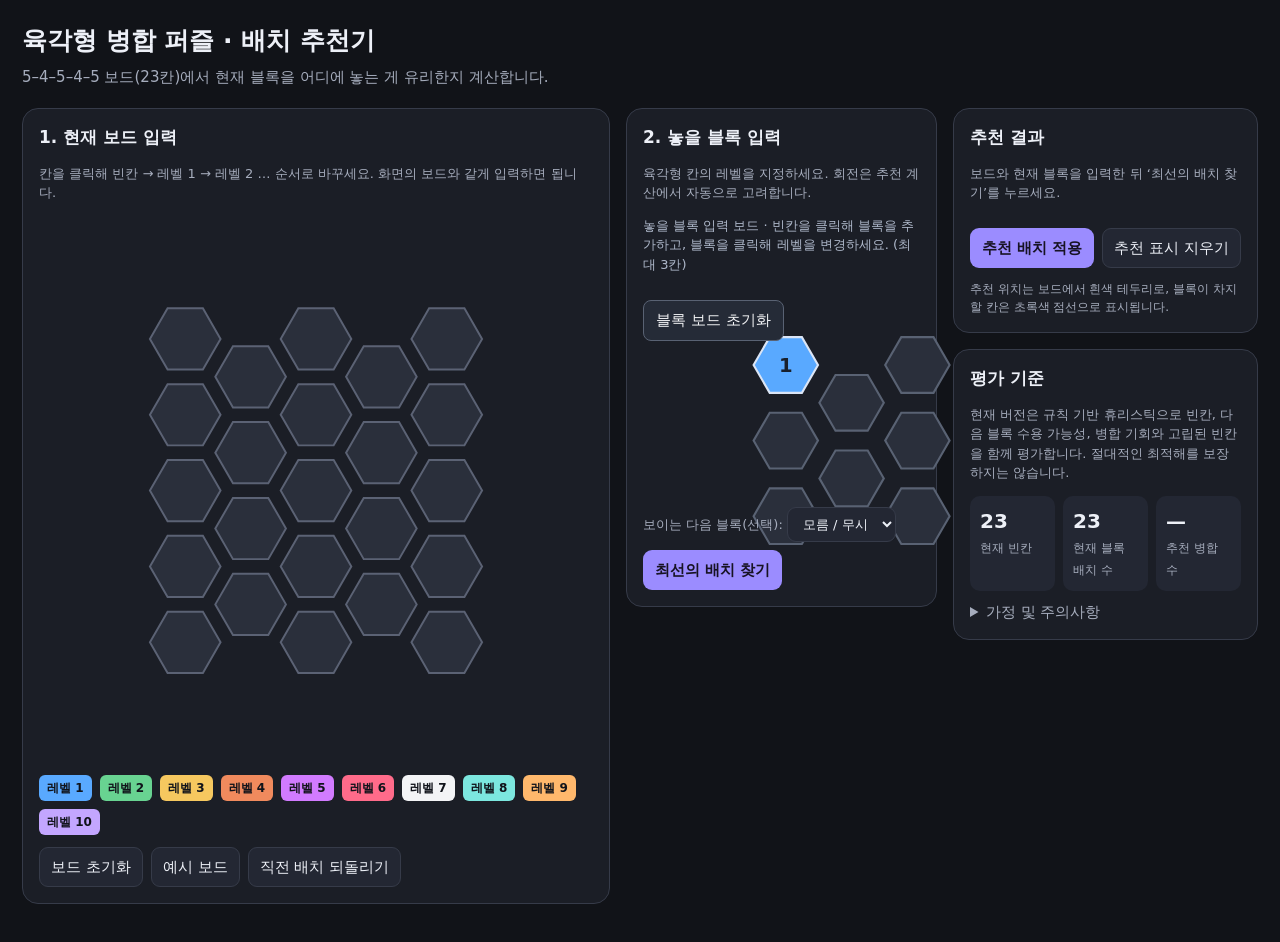
==== index.html @ 0e6c2a87 "fixed" ====
<!doctype html>
<html lang="ko">
    <head>
        <meta charset="utf-8" />
        <meta name="viewport" content="width=device-width,initial-scale=1" />
        <link rel="stylesheet" href="hex_merge_advisor.css" />
        <title>육각형 병합 퍼즐 배치 추천기</title>
    </head>
    <body>
        <main>
            <h1>육각형 병합 퍼즐 · 배치 추천기</h1>
            <p class="sub">
                5–4–5–4–5 보드(23칸)에서 현재 블록을 어디에 놓는 게 유리한지
                계산합니다.
            </p>
            <div class="layout">
                <section>
                    <div class="panel">
                        <h2>1. 현재 보드 입력</h2>
                        <p class="hint">
                            칸을 클릭해 빈칸 → 레벨 1 → 레벨 2 … 순서로
                            바꾸세요. 화면의 보드와 같게 입력하면 됩니다.
                        </p>
                        <svg
                            id="board"
                            viewBox="0 0 390 420"
                            aria-label="육각형 보드"
                        ></svg>
                        <div class="legend" id="legend"></div>
                        <div class="controls" style="margin-top: 12px">
                            <button id="clearBoard">보드 초기화</button
                            ><button id="demoBoard">예시 보드</button
                            ><button id="undo">직전 배치 되돌리기</button>
                        </div>
                    </div>
                    <div class="panel">
                        <h2>2. 놓을 블록 입력</h2>
                        <p class="hint">
                            육각형 칸의 레벨을 지정하세요.
                            회전은 추천 계산에서 자동으로 고려합니다.
                        </p>
                        <div id="pieceLevels" class="pieceCells"></div>
                        <div class="controls">
                            <label class="hint">
                                보이는 다음 블록(선택):
                                <select id="nextPiece">
                                    <option value="unknown">모름 / 무시</option>
                                    <option value="single">1칸</option>
                                    <option value="domino">2칸</option>
                                    <option value="line3">3칸 직선</option>
                                    <option value="bend3">3칸 꺾임</option>
                                </select>
                            </label>
                            <button id="recommend" class="primary">
                                최선의 배치 찾기
                            </button>
                        </div>
                    </div>
                </section>
                <aside>
                    <div class="panel">
                        <h2>추천 결과</h2>
                        <p id="status" class="hint">
                            보드와 현재 블록을 입력한 뒤 ‘최선의 배치 찾기’를
                            누르세요.
                        </p>
                        <div id="bestSummary"></div>
                        <div id="results"></div>
                        <div class="controls" style="margin-top: 12px">
                            <button id="applyBest" class="primary" disabled>
                                추천 배치 적용</button
                            ><button id="clearHighlight">
                                추천 표시 지우기
                            </button>
                        </div>
                        <div class="footer">
                            추천 위치는 보드에서 흰색 테두리로, 블록이 차지할
                            칸은 초록색 점선으로 표시됩니다.
                        </div>
                    </div>
                    <div class="panel">
                        <h2>평가 기준</h2>
                        <p class="hint">
                            현재 버전은 규칙 기반 휴리스틱으로 빈칸, 다음 블록
                            수용 가능성, 병합 기회와 고립된 빈칸을 함께
                            평가합니다. 절대적인 최적해를 보장하지는 않습니다.
                        </p>
                        <div class="stats">
                            <div class="stat">
                                <b id="emptyCount">23</b><span>현재 빈칸</span>
                            </div>
                            <div class="stat">
                                <b id="fitCount">—</b
                                ><span>현재 블록 배치 수</span>
                            </div>
                            <div class="stat">
                                <b id="mergeCount">—</b
                                ><span>추천 병합 수</span>
                            </div>
                        </div>
                        <details>
                            <summary>가정 및 주의사항</summary>
                            <p class="hint">
                                프로토타입은 각 칸에 레벨이 있고, 같은 레벨의
                                연결된 칸이 3개 이상이면 그 연결 집단이 한 칸의
                                상위 레벨로 합쳐진다고 가정합니다. 병합 시 남는
                                칸은 새 블록이 놓인 칸을 우선으로 선택합니다.
                                실제 게임의 병합 처리 방식이 다르면 추천 결과도
                                달라질 수 있습니다. 화면 자동 인식 기능은
                                포함하지 않았으므로 보드 상태를 직접 입력해야
                                합니다.
                            </p>
                        </details>
                    </div>
                </aside>
            </div>
        </main>
        <script>
            const rows = [5, 4, 5, 4, 5],
                R = 5;
            const colors = {
                0: "#2a2f3b",
                1: "#59a9ff",
                2: "#68d391",
                3: "#f6c85f",
                4: "#f08a5d",
                5: "#d17bff",
                6: "#ff6b8a",
                7: "#f3f4f6",
                8: "#7ce7df",
                9: "#ffb86c",
                10: "#c3a6ff",
            };
            let cells = [],
                board = {},
                currentShape = "custom",
                pieceLevels = [1],
                recommendation = null,
                undoBoard = null,
                pieceBoard = { "-1,2": 1 };
            const shapes = {
                single: [[0, 0]],
                domino: [
                    [0, 0],
                    [1, 0],
                ],
                line3: [
                    [0, 0],
                    [1, 0],
                    [2, 0],
                ],
                bend3: [
                    [0, 0],
                    [1, 0],
                    [0, 1],
                ],
                custom: [[0, 0]],
            };
            function key(q, r) {
                return q + "," + r;
            }
            function parse(k) {
                return k.split(",").map(Number);
            }
            for (let r = 0; r < R; r++)
                for (let c = 0; c < rows[r]; c++) {
                    let q = c - Math.floor(r / 2);
                    cells.push({
                        q,
                        r,
                        k: key(q, r),
                        x: 333 - (38 + r * 50),
                        y: 24 + (70 + (q + r / 2) * 58),
                    });
                    board[key(q, r)] = 0;
                }
            const cellSet = new Set(cells.map((c) => c.k));
            const dirs = [
                [1, 0],
                [-1, 0],
                [0, 1],
                [0, -1],
                [1, -1],
                [-1, 1],
            ];
            function neighbors(k) {
                let [q, r] = parse(k);
                return dirs
                    .map(([dq, dr]) => key(q + dq, r + dr))
                    .filter((n) => cellSet.has(n));
            }
            function polyPoints(cx, cy, s) {
                let a = [];
                for (let i = 0; i < 6; i++) {
                    let ang = (Math.PI / 180) * (60 * i + 60);
                    a.push(
                        (cx + s * Math.cos(ang)).toFixed(1) +
                            "," +
                            (cy + s * Math.sin(ang)).toFixed(1),
                    );
                }
                return a.join(" ");
            }
            function drawBoard(highlight = [], preview = [], highlightLevels = []) {
                let svg = document.querySelector("#board");
                svg.innerHTML = "";
                cells.forEach((c) => {
                    let v = board[c.k] || 0;
                    let p = document.createElementNS(
                        "http://www.w3.org/2000/svg",
                        "polygon",
                    );
                    p.setAttribute("points", polyPoints(c.x, c.y, 27));
                    p.setAttribute(
                        "class",
                        "cell " +
                            (v ? "" : "empty") +
                            (highlight.includes(c.k) ? " recommended" : "") +
                            (preview.includes(c.k) ? " preview" : ""),
                    );
                    p.setAttribute(
                        "fill",
                        v ? colors[v] || "#ffffff" : "#2a2f3b",
                    );
                    p.addEventListener("click", () => {
                        undoBoard = { ...board };
                        board[c.k] = (board[c.k] + 1) % 11;
                        recommendation = null;
                        drawBoard();
                        updateStats();
                    });
                    svg.appendChild(p);
                    // 기존 레벨 숫자는 그대로 표시하고, 추천 위치가 빈칸이면
                    // 해당 위치에 놓일 블록의 레벨 숫자도 함께 표시한다.
                    if (v || highlight.includes(c.k)) {
                        let t = document.createElementNS(
                            "http://www.w3.org/2000/svg",
                            "text",
                        );
                        t.setAttribute("x", c.x);
                        t.setAttribute("y", c.y);
                        t.setAttribute("class", "celltext celltext-recommended");
                        const highlightIndex = highlight.indexOf(c.k);
                        t.textContent = v || highlightLevels[highlightIndex] || "";
                        svg.appendChild(t);
                    }
                });
                document.querySelector("#emptyCount").textContent =
                    cells.filter((c) => !board[c.k]).length;
            }
            function drawLegend() {
                let el = document.querySelector("#legend");
                el.innerHTML = "";
                for (let i = 1; i <= 10; i++) {
                    let s = document.createElement("span");
                    s.className = "swatch";
                    s.style.background = colors[i];
                    s.textContent = "레벨 " + i;
                    el.appendChild(s);
                }
            }
            function renderPieceLevels() {
                // 전용 미니 보드에서 블록의 모양과 각 칸의 레벨을 직접 입력한다.
                const el = document.querySelector("#pieceLevels");
                el.innerHTML = "";

                const title = document.createElement("div");
                title.textContent = "놓을 블록 입력 보드 · 빈칸을 클릭해 블록을 추가하고, 블록을 클릭해 레벨을 변경하세요. (최대 3칸)";
                title.style.cssText = "width:100%;margin-bottom:8px;font-size:13px;color:#aeb8ca;";
                el.appendChild(title);

                const miniCells = [];
                const miniRows = [3, 2, 3];
                for (let r = 0; r < miniRows.length; r++) {
                    for (let c = 0; c < miniRows[r]; c++) {
                        const q = c - Math.floor(r / 2);
                        miniCells.push({ q, r, k: key(q, r), x: 260 - (34 + r * 47), y: 70 + (q + r / 2) * 54 });
                    }
                }
                const svg = document.createElementNS("http://www.w3.org/2000/svg", "svg");
                svg.setAttribute("viewBox", "0 0 260 330");
                svg.setAttribute("width", "260");
                svg.setAttribute("height", "330");
                svg.style.cssText = "display:block;max-width:100%;overflow:visible;";

                const selected = Object.entries(pieceBoard)
                    .filter(([, level]) => level > 0)
                    .map(([k, level]) => ({ k, level, coords: parse(k) }));

                miniCells.forEach((c) => {
                    const level = pieceBoard[c.k] || 0;
                    const polygon = document.createElementNS("http://www.w3.org/2000/svg", "polygon");
                    polygon.setAttribute("points", polyPoints(c.x, c.y, 23));
                    polygon.setAttribute("fill", level ? colors[level] : "#2a2f3b");
                    polygon.setAttribute("stroke", level ? "#dbe5f5" : "#596273");
                    polygon.setAttribute("stroke-width", "1.5");
                    polygon.style.cursor = "pointer";
                    polygon.addEventListener("click", () => {
                        const current = pieceBoard[c.k] || 0;
                        if (current === 0) {
                            if (selected.length >= 3) {
                                document.querySelector("#status").textContent = "블록은 최대 3칸까지 입력할 수 있습니다.";
                                return;
                            }
                            if (selected.length > 0) {
                                const adjacent = selected.some(({ coords }) => {
                                    const [sq, sr] = coords;
                                    return neighbors(key(sq, sr)).includes(c.k);
                                });
                                if (!adjacent) {
                                    document.querySelector("#status").textContent = "블록의 새 칸은 기존 블록과 붙어 있어야 합니다.";
                                    return;
                                }
                            }
                            pieceBoard[c.k] = 1;
                        } else if (current < 10) {
                            pieceBoard[c.k] = current + 1;
                        } else {
                            const remaining = selected.filter(item => item.k !== c.k);
                            if (remaining.length > 0 && !isConnectedPiece(remaining)) {
                                document.querySelector("#status").textContent = "가운데 칸을 제거하면 블록이 분리되므로 먼저 바깥 칸을 제거하세요.";
                                return;
                            }
                            delete pieceBoard[c.k];
                        }
                        syncPieceFromBoard();
                        recommendation = null;
                        renderPieceLevels();
                    });
                    svg.appendChild(polygon);

                    if (level > 0) {
                        const label = document.createElementNS("http://www.w3.org/2000/svg", "text");
                        label.setAttribute("x", c.x);
                        label.setAttribute("y", c.y + 5);
                        label.setAttribute("text-anchor", "middle");
                        label.setAttribute("font-size", "14");
                        label.setAttribute("font-weight", "700");
                        label.setAttribute("fill", "#18202c");
                        label.style.pointerEvents = "none";
                        label.textContent = String(level);
                        svg.appendChild(label);
                    }
                });
                el.appendChild(svg);

                const resetButton = document.createElement("button");
                resetButton.type = "button";
                resetButton.textContent = "블록 보드 초기화";
                resetButton.style.cssText = "display:block;margin-top:10px;padding:8px 12px;border:1px solid #596273;border-radius:8px;background:#252b37;color:#f3f4f6;cursor:pointer;z-index: 1;";
                resetButton.addEventListener("click", () => {
                    pieceBoard = { "0,0": 1 };
                    syncPieceFromBoard();
                    recommendation = null;
                    renderPieceLevels();
                    document.querySelector("#status").textContent = "놓을 블록 보드를 초기화했습니다.";
                });
                el.appendChild(resetButton);
            }

            function isConnectedPiece(items) {
                if (items.length <= 1) return true;
                const remaining = new Set(items.map(item => item.k));
                const visited = new Set();
                const stack = [items[0].k];
                while (stack.length) {
                    const k = stack.pop();
                    if (visited.has(k)) continue;
                    visited.add(k);
                    neighbors(k).forEach(n => {
                        if (remaining.has(n) && !visited.has(n)) stack.push(n);
                    });
                }
                return visited.size === remaining.size;
            }

            function syncPieceFromBoard() {
                const chosen = Object.entries(pieceBoard)
                    .filter(([, level]) => level > 0)
                    .map(([k, level]) => ({ coords: parse(k), level }));
                if (!chosen.length) {
                    pieceBoard["0,0"] = 1;
                    chosen.push({ coords: [0, 0], level: 1 });
                }
                const minQ = Math.min(...chosen.map(item => item.coords[0]));
                const minR = Math.min(...chosen.map(item => item.coords[1]));
                shapes.custom = chosen.map(item => [item.coords[0] - minQ, item.coords[1] - minR]);
                pieceLevels = chosen.map(item => item.level);
                currentShape = "custom";
            }
            function rotate([q, r]) {
                return [-r, q + r];
            }
            function orientations(shape) {
                let base = shapes[shape],
                    out = [],
                    seen = new Set();
                for (let rot = 0; rot < 6; rot++) {
                    let coords = base.map(([q, r]) => {
                        let x = q,
                            y = r;
                        for (let i = 0; i < rot; i++) [x, y] = rotate([x, y]);
                        return [x, y];
                    });
                    let minq = Math.min(...coords.map((p) => p[0])),
                        minr = Math.min(...coords.map((p) => p[1]));
                    coords = coords.map(([q, r]) => [q - minq, r - minr]);
                    let order = coords.map((p) => p.join(",")).sort();
                    let sig = order.join(";");
                    if (!seen.has(sig)) {
                        seen.add(sig);
                        out.push(coords);
                    }
                }
                return out;
            }
            function comps(b) {
                let seen = new Set(),
                    result = [];
                for (let c of cells) {
                    let k = c.k;
                    if (!b[k] || seen.has(k)) continue;
                    let level = b[k],
                        stack = [k],
                        comp = [];
                    seen.add(k);
                    while (stack.length) {
                        let x = stack.pop();
                        comp.push(x);
                        for (let n of neighbors(x))
                            if (!seen.has(n) && b[n] === level) {
                                seen.add(n);
                                stack.push(n);
                            }
                    }
                    result.push({ level, cells: comp });
                }
                return result;
            }
            function simulatePlacement(b, placement, levels) {
                let out = { ...b };
                placement.forEach((k, i) => (out[k] = levels[i]));
                let merges = 0,
                    safety = 0;
                for (let loop = 0; loop < 40; loop++) {
                    let groups = comps(out)
                        .filter((g) => g.cells.length >= 3)
                        .sort((a, b) => b.level - a.level);
                    if (!groups.length) break;
                    let g = groups[0];
                    let survivor =
                        placement.find((k) => g.cells.includes(k)) ||
                        g.cells[Math.floor(g.cells.length / 2)];
                    g.cells.forEach((k) => (out[k] = 0));
                    out[survivor] = Math.min(10, g.level + 1);
                    merges++;
                    safety++;
                    if (safety > 30) break;
                }
                return { board: out, merges };
            }
            function placements(b, shape, levels) {
                let result = [],
                    seen = new Set();
                for (let ori of orientations(shape)) {
                    for (let anchor of cells) {
                        let pos = ori.map(([dq, dr]) =>
                            key(anchor.q + dq, anchor.r + dr),
                        );
                        if (pos.every((k) => cellSet.has(k) && !b[k])) {
                            let sig = pos.slice().sort().join("|");
                            if (!seen.has(sig)) {
                                seen.add(sig);
                                let sim = simulatePlacement(b, pos, levels);
                                result.push({ pos, ...sim });
                            }
                        }
                    }
                }
                return result;
            }
            function countPlacements(b, shape) {
                let n = 0;
                for (let ori of orientations(shape))
                    for (let anchor of cells) {
                        let pos = ori.map(([dq, dr]) =>
                            key(anchor.q + dq, anchor.r + dr),
                        );
                        if (pos.every((k) => cellSet.has(k) && !b[k])) n++;
                    }
                return n;
            }
            function scoreState(b, merges, usedShape, nextShape) {
                let empty = cells.filter((c) => !b[c.k]).length;
                let compsNow = comps(b);
                let near = 0,
                    mergeReady = 0;
                for (let g of compsNow) {
                    if (g.cells.length === 2) mergeReady += 1;
                    if (g.cells.length >= 3) near += g.cells.length;
                }
                let pairs = 0;
                for (let c of cells) {
                    if (!b[c.k]) continue;
                    for (let n of neighbors(c.k))
                        if (n > c.k && b[n] === b[c.k]) pairs++;
                }
                let isolated = 0,
                    usable = 0;
                for (let c of cells)
                    if (!b[c.k]) {
                        let ns = neighbors(c.k);
                        if (ns.filter((n) => !b[n]).length === 0) isolated++;
                        if (ns.filter((n) => !b[n]).length <= 1) usable++;
                    }
                let mobility =
                    countPlacements(b, "single") +
                    countPlacements(b, "domino") +
                    countPlacements(b, "line3") +
                    countPlacements(b, "bend3");
                let nextMob =
                    nextShape && nextShape !== "unknown"
                        ? countPlacements(b, nextShape)
                        : 0;
                return (
                    empty * 8 +
                    mobility * 0.16 +
                    nextMob * 0.9 +
                    merges * 13 +
                    pairs * 1.6 +
                    mergeReady * 2.4 -
                    isolated * 5 -
                    usable * 0.7
                );
            }
            function recommend() {
                let list = placements(board, currentShape, pieceLevels);
                document.querySelector("#fitCount").textContent = list.length;
                document.querySelector("#mergeCount").textContent = "—";
                let results = document.querySelector("#results"),
                    status = document.querySelector("#status");
                results.innerHTML = "";
                recommendation = null;
                document.querySelector("#applyBest").disabled = true;
                if (!list.length) {
                    status.textContent =
                        "이 블록을 놓을 수 있는 위치가 없습니다. 입력한 보드와 블록을 확인하세요.";
                    drawBoard();
                    return;
                }
                let next = document.querySelector("#nextPiece").value;
                list.forEach((p) => {
                    p.score = scoreState(p.board, p.merges, currentShape, next);
                });
                list.sort((a, b) => b.score - a.score);
                recommendation = list[0];
                document.querySelector("#mergeCount").textContent =
                    recommendation.merges;
                status.textContent = `가능한 배치 ${list.length}개를 비교했습니다. 점수가 높은 순서로 표시합니다.`;
                let cellsBest = recommendation.pos;
                drawBoard(cellsBest, [], pieceLevels);
                document.querySelector("#bestSummary").innerHTML =
                    `<div class="stats"><div class="stat"><b>${recommendation.merges}</b><span>예상 연쇄 병합</span></div><div class="stat"><b>${cells.filter((c) => !recommendation.board[c.k]).length}</b><span>배치 후 빈칸</span></div><div class="stat"><b>${Math.round(recommendation.score)}</b><span>휴리스틱 점수</span></div></div>`;
                list.slice(0, 8).forEach((p, i) => {
                    let d = document.createElement("div");
                    d.className = "result" + (i === 0 ? " best" : "");
                    let coords = p.pos
                        .map((k) => {
                            let c = cells.find((c) => c.k === k);
                            return `행${c.r + 1}·칸${c.q + Math.floor(c.r / 2) + 1}`;
                        })
                        .join(", ");
                    d.innerHTML = `<div><strong>${i + 1}위 · ${coords}</strong><small>병합 ${p.merges}회 · 배치 후 빈칸 ${cells.filter((c) => !p.board[c.k]).length}</small></div><span class="pill">${Math.round(p.score)}점</span>`;
                    d.addEventListener("click", () => {
                        recommendation = p;
                        drawBoard(p.pos, [], pieceLevels);
                        document.querySelector("#applyBest").disabled = false;
                        document
                            .querySelectorAll(".result")
                            .forEach((x) => x.classList.remove("best"));
                        d.classList.add("best");
                    });
                    results.appendChild(d);
                });
                document.querySelector("#applyBest").disabled = false;
            }
            function updateStats() {
                document.querySelector("#emptyCount").textContent =
                    cells.filter((c) => !board[c.k]).length;
                document.querySelector("#fitCount").textContent =
                    countPlacements(board, currentShape);
            }
            document.querySelectorAll("[data-shape]").forEach((b) => {
                b.style.display = "none";
                b.addEventListener("click", () => {
                    document
                        .querySelectorAll("[data-shape]")
                        .forEach((x) => x.classList.remove("active"));
                    b.classList.add("active");
                    currentShape = b.dataset.shape;
                    pieceLevels = Array(shapes[currentShape].length).fill(1);
                    renderPieceLevels();
                    recommendation = null;
                    updateStats();
                });
            });
            document
                .querySelector("#clearBoard")
                .addEventListener("click", () => {
                    undoBoard = { ...board };
                    cells.forEach((c) => (board[c.k] = 0));
                    recommendation = null;
                    drawBoard();
                    updateStats();
                    document.querySelector("#results").innerHTML = "";
                    document.querySelector("#bestSummary").innerHTML = "";
                });
            document
                .querySelector("#demoBoard")
                .addEventListener("click", () => {
                    undoBoard = { ...board };
                    cells.forEach((c) => (board[c.k] = 0));
                    [
                        [0, 0, 1],
                        [1, 0, 1],
                        [2, 1, 2],
                        [0, 2, 1],
                        [1, 2, 1],
                        [2, 2, 2],
                        [3, 3, 3],
                        [1, 4, 2],
                        [2, 4, 2],
                    ].forEach(([q, r, v]) => {
                        let k = key(q, r);
                        if (cellSet.has(k)) board[k] = v;
                    });
                    drawBoard();
                    updateStats();
                });
            document.querySelector("#undo").addEventListener("click", () => {
                if (undoBoard) {
                    board = { ...undoBoard };
                    undoBoard = null;
                    drawBoard();
                    updateStats();
                }
            });
            document
                .querySelector("#recommend")
                .addEventListener("click", recommend);
            document
                .querySelector("#applyBest")
                .addEventListener("click", () => {
                    if (!recommendation) return;
                    undoBoard = { ...board };
                    board = { ...recommendation.board };
                    recommendation = null;
                    drawBoard();
                    updateStats();
                    document.querySelector("#status").textContent =
                        "추천 배치를 보드에 적용했습니다. 다음 블록을 입력해 계속 진행하세요.";
                    document.querySelector("#applyBest").disabled = true;
                    document.querySelector("#results").innerHTML = "";
                    document.querySelector("#bestSummary").innerHTML = "";
                });
            document
                .querySelector("#clearHighlight")
                .addEventListener("click", () => {
                    drawBoard();
                    recommendation = null;
                    document.querySelector("#applyBest").disabled = true;
                });
            syncPieceFromBoard();
            drawLegend();
            renderPieceLevels();
            drawBoard();
            updateStats();
        </script>
    </body>
</html>
---- hex_merge_advisor.css ----
:root {
    color-scheme: dark;
    --bg: #111318;
    --panel: #1b1e26;
    --panel2: #232733;
    --text: #edf0f7;
    --muted: #a6adbd;
    --accent: #9b8cff;
    --border: #363b49;
    --good: #75d6a5;
    --warn: #ffcb78;
}
* {
    box-sizing: border-box;
}
body {
    margin: 0;
    background: var(--bg);
    color: var(--text);
    font:
        15px/1.5 system-ui,
        -apple-system,
        "Segoe UI",
        sans-serif;
}
main {
    margin: auto;
    padding: 22px;
}
section {
    display: flex;
    gap: 16px;
    flex: 3;
}
section > :first-child {
    flex: 2;
}
section > :last-child {
    flex: 1;
}
aside {
    flex: 1;
}
h1 {
    font-size: 25px;
    margin: 0 0 6px;
}
h2 {
    font-size: 17px;
    margin: 0 0 10px;
}
.sub {
    color: var(--muted);
    margin: 0 0 20px;
}
.layout {
    display: flex;
    gap: 16px;
}
.panel {
    height: fit-content;
    background: var(--panel);
    border: 1px solid var(--border);
    border-radius: 16px;
    padding: 16px;
    margin-bottom: 16px;
}
.controls {
    display: flex;
    flex-wrap: wrap;
    gap: 8px;
    align-items: center;
}
button,
select {
    font: inherit;
    color: var(--text);
    background: var(--panel2);
    border: 1px solid var(--border);
    border-radius: 9px;
    padding: 8px 11px;
}
button {
    cursor: pointer;
}
button:hover {
    border-color: var(--accent);
}
button.primary {
    background: var(--accent);
    color: #171323;
    border-color: transparent;
    font-weight: 700;
}
button.active {
    outline: 2px solid var(--accent);
    border-color: var(--accent);
}
.hint {
    font-size: 13px;
    color: var(--muted);
}
#board {
    width: 100%;
    max-width: 510px;
    display: block;
    margin: 8px auto 0;
    touch-action: manipulation;
}
.cell {
    cursor: pointer;
    stroke: #5b6274;
    stroke-width: 1.5;
}
.cell.empty {
    fill: #2a2f3b;
}
.cell.empty:hover {
    fill: #3a4050;
}
.cell.recommended {
    stroke: #fff;
    stroke-width: 4;
    filter: drop-shadow(0 0 5px #a69aff);
}
.cell.preview {
    stroke: var(--good);
    stroke-width: 3;
    stroke-dasharray: 5 3;
}
.celltext {
    font-size: 13px;
    fill: black;
    text-anchor: middle;
    dominant-baseline: central;
    pointer-events: none;
    font-weight: 700;
}
.celltext-recommended {
    fill: white;
}
.legend {
    display: flex;
    gap: 8px;
    flex-wrap: wrap;
    margin-top: 10px;
}
.swatch {
    border-radius: 6px;
    padding: 4px 8px;
    font-size: 12px;
    color: #10131a;
    font-weight: 700;
}
.pieceCells {
    display: flex;
    gap: 8px;
    flex-wrap: wrap;
    margin: 10px 0;
}
.pieceCells > svg {
    position: absolute;
    transform: scale(1.4);
    top: 37%;
    left: 51%;
    z-index: 0;
}
.controls {
    position: relative;
    background: transparent;
    margin-top: 60%;
    z-index: 1;
}
.pieceCell {
    display: flex;
    align-items: center;
    gap: 5px;
    background: var(--panel2);
    padding: 7px;
    border-radius: 10px;
}
.pieceCell select {
    padding: 5px;
}
.stats {
    display: grid;
    grid-template-columns: repeat(3, 1fr);
    gap: 8px;
    margin-top: 12px;
}
.stat {
    background: var(--panel2);
    border-radius: 10px;
    padding: 10px;
}
.stat b {
    display: block;
    font-size: 20px;
}
.stat span {
    font-size: 12px;
    color: var(--muted);
}
#results {
    display: grid;
    gap: 8px;
}
.result {
    border: 1px solid var(--border);
    border-radius: 10px;
    padding: 10px;
    display: flex;
    justify-content: space-between;
    gap: 12px;
    align-items: center;
}
.result.best {
    border-color: var(--good);
}
.result small {
    color: var(--muted);
    display: block;
}
.pill {
    font-size: 12px;
    background: #303648;
    border-radius: 99px;
    padding: 3px 7px;
    white-space: nowrap;
}
.warning {
    color: var(--warn);
}
.footer {
    color: var(--muted);
    font-size: 12px;
    margin-top: 12px;
}
details {
    margin-top: 10px;
}
summary {
    cursor: pointer;
    color: var(--muted);
}
@media (max-width: 780px) {
    main {
        padding: 12px;
    }
    .layout {
        grid-template-columns: 1fr;
    }
    h1 {
        font-size: 21px;
    }
}
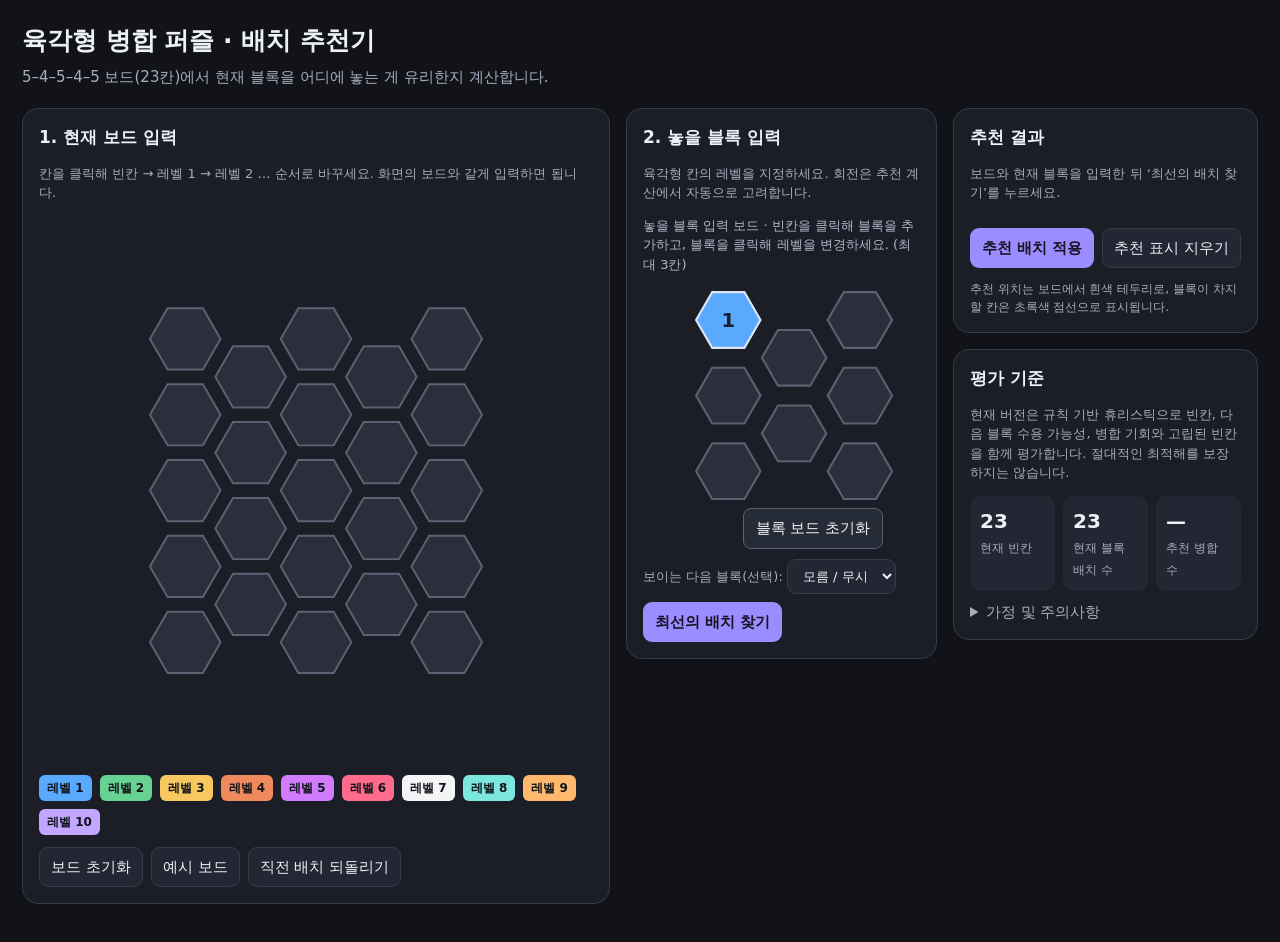
==== commit 8a1d866f: "update" ====
--- a/index.html
+++ b/index.html
@@ -6,7 +6,7 @@
         <link rel="stylesheet" href="hex_merge_advisor.css" />
         <title>육각형 병합 퍼즐 배치 추천기</title>
     </head>
-    <body>
+    <body oncontextmenu="return false">
         <main>
             <h1>육각형 병합 퍼즐 · 배치 추천기</h1>
             <p class="sub">
@@ -239,7 +239,7 @@
                         );
                         t.setAttribute("x", c.x);
                         t.setAttribute("y", c.y);
-                        t.setAttribute("class", "celltext celltext-recommended");
+                        t.setAttribute("class", "celltext " + (highlight.includes(c.k) && "celltext-recommended"));
                         const highlightIndex = highlight.indexOf(c.k);
                         t.textContent = v || highlightLevels[highlightIndex] || "";
                         svg.appendChild(t);
@@ -274,13 +274,13 @@
                 for (let r = 0; r < miniRows.length; r++) {
                     for (let c = 0; c < miniRows[r]; c++) {
                         const q = c - Math.floor(r / 2);
-                        miniCells.push({ q, r, k: key(q, r), x: 260 - (34 + r * 47), y: 70 + (q + r / 2) * 54 });
+                        miniCells.push({ q, r, k: key(q, r), x: 190 - (34 + r * 47), y: 50 + (q + r / 2) * 54 });
                     }
                 }
                 const svg = document.createElementNS("http://www.w3.org/2000/svg", "svg");
-                svg.setAttribute("viewBox", "0 0 260 330");
-                svg.setAttribute("width", "260");
-                svg.setAttribute("height", "330");
+                svg.setAttribute("viewBox", "0 0 200 200");
+                svg.setAttribute("width", "200");
+                svg.setAttribute("height", "200");
                 svg.style.cssText = "display:block;max-width:100%;overflow:visible;";
 
                 const selected = Object.entries(pieceBoard)
@@ -295,7 +295,8 @@
                     polygon.setAttribute("stroke", level ? "#dbe5f5" : "#596273");
                     polygon.setAttribute("stroke-width", "1.5");
                     polygon.style.cursor = "pointer";
-                    polygon.addEventListener("click", () => {
+                    polygon.addEventListener("mousedown", (e) => {
+                        console.log(e);
                         const current = pieceBoard[c.k] || 0;
                         if (current === 0) {
                             if (selected.length >= 3) {
@@ -347,7 +348,7 @@
                 const resetButton = document.createElement("button");
                 resetButton.type = "button";
                 resetButton.textContent = "블록 보드 초기화";
-                resetButton.style.cssText = "display:block;margin-top:10px;padding:8px 12px;border:1px solid #596273;border-radius:8px;background:#252b37;color:#f3f4f6;cursor:pointer;z-index: 1;";
+                resetButton.style.cssText = "display:block;margin-top:10px;padding:8px 12px;border:1px solid #596273;border-radius:8px;background:#252b37;color:#f3f4f6;cursor:pointer;margin-left: 36%;";
                 resetButton.addEventListener("click", () => {
                     pieceBoard = { "0,0": 1 };
                     syncPieceFromBoard();
--- a/hex_merge_advisor.css
+++ b/hex_merge_advisor.css
@@ -9,6 +9,9 @@
     --border: #363b49;
     --good: #75d6a5;
     --warn: #ffcb78;
+    -webkit-user-select: none;
+    user-select: none;
+    -webkit-user-drag: none;
 }
 * {
     box-sizing: border-box;
@@ -159,17 +162,12 @@
     margin: 10px 0;
 }
 .pieceCells > svg {
-    position: absolute;
     transform: scale(1.4);
-    top: 37%;
-    left: 51%;
-    z-index: 0;
+    width: 100%;
 }
 .controls {
     position: relative;
     background: transparent;
-    margin-top: 60%;
-    z-index: 1;
 }
 .pieceCell {
     display: flex;
@@ -243,14 +241,17 @@
     cursor: pointer;
     color: var(--muted);
 }
-@media (max-width: 780px) {
-    main {
-        padding: 12px;
+@media (max-width: 1000px) {
+    h1 {
+        font-size: 17px;
+    }
+    h2 {
+        font-size: 14px;
+    }
+    div, p {
+        font-size: 12px !important;
     }
     .layout {
-        grid-template-columns: 1fr;
-    }
-    h1 {
-        font-size: 21px;
+        flex-direction: column;
     }
 }
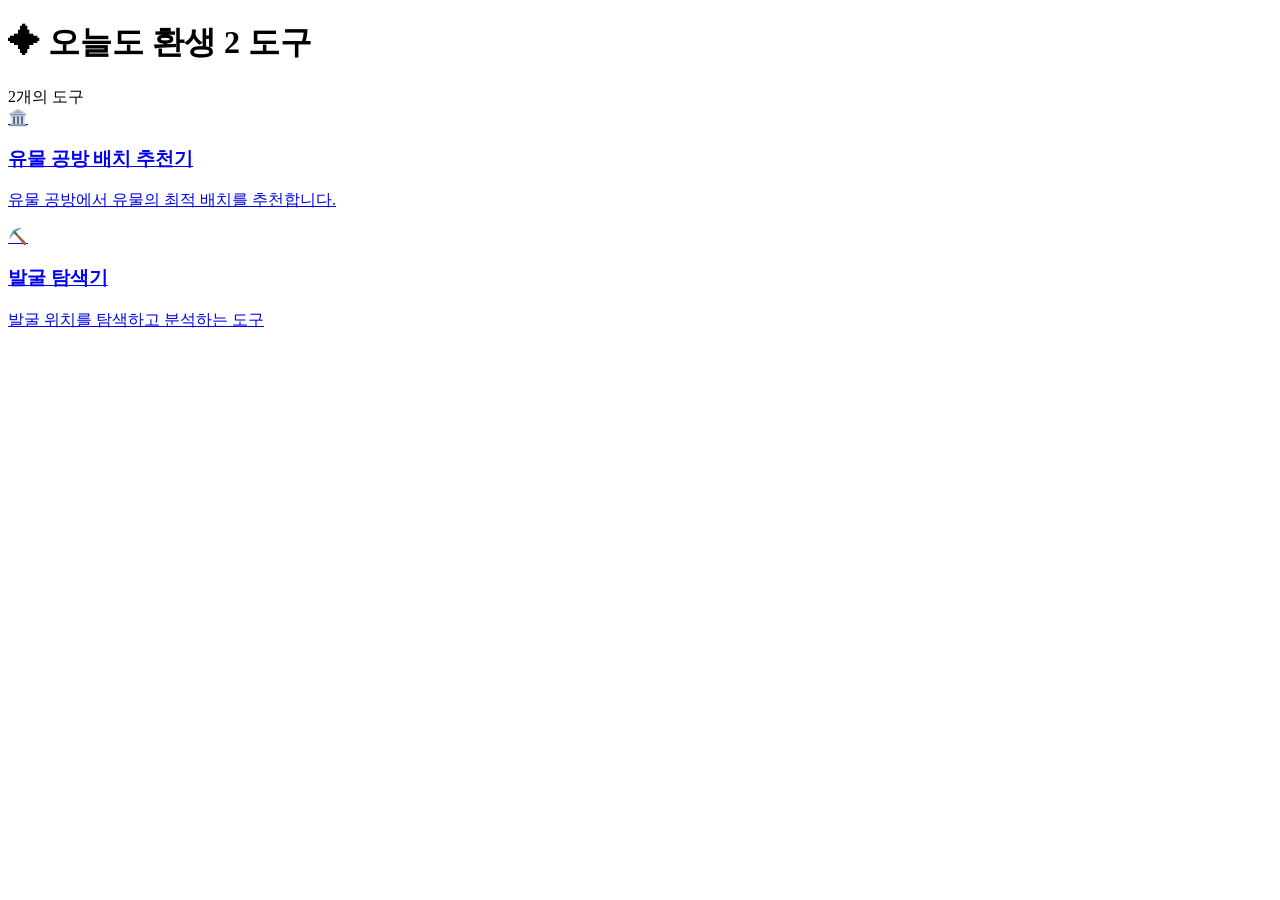
==== commit 812cb9e3: "update" ====
--- a/index.html
+++ b/index.html
@@ -1,681 +1,78 @@
-<!doctype html>
+
+<!DOCTYPE html>
 <html lang="ko">
-    <head>
-        <meta charset="utf-8" />
-        <meta name="viewport" content="width=device-width,initial-scale=1" />
-        <link rel="stylesheet" href="hex_merge_advisor.css" />
-        <title>육각형 병합 퍼즐 배치 추천기</title>
-    </head>
-    <body oncontextmenu="return false">
-        <main>
-            <h1>육각형 병합 퍼즐 · 배치 추천기</h1>
-            <p class="sub">
-                5–4–5–4–5 보드(23칸)에서 현재 블록을 어디에 놓는 게 유리한지
-                계산합니다.
-            </p>
-            <div class="layout">
-                <section>
-                    <div class="panel">
-                        <h2>1. 현재 보드 입력</h2>
-                        <p class="hint">
-                            칸을 클릭해 빈칸 → 레벨 1 → 레벨 2 … 순서로
-                            바꾸세요. 화면의 보드와 같게 입력하면 됩니다.
-                        </p>
-                        <svg
-                            id="board"
-                            viewBox="0 0 390 420"
-                            aria-label="육각형 보드"
-                        ></svg>
-                        <div class="legend" id="legend"></div>
-                        <div class="controls" style="margin-top: 12px">
-                            <button id="clearBoard">보드 초기화</button
-                            ><button id="demoBoard">예시 보드</button
-                            ><button id="undo">직전 배치 되돌리기</button>
-                        </div>
-                    </div>
-                    <div class="panel">
-                        <h2>2. 놓을 블록 입력</h2>
-                        <p class="hint">
-                            육각형 칸의 레벨을 지정하세요.
-                            회전은 추천 계산에서 자동으로 고려합니다.
-                        </p>
-                        <div id="pieceLevels" class="pieceCells"></div>
-                        <div class="controls">
-                            <label class="hint">
-                                보이는 다음 블록(선택):
-                                <select id="nextPiece">
-                                    <option value="unknown">모름 / 무시</option>
-                                    <option value="single">1칸</option>
-                                    <option value="domino">2칸</option>
-                                    <option value="line3">3칸 직선</option>
-                                    <option value="bend3">3칸 꺾임</option>
-                                </select>
-                            </label>
-                            <button id="recommend" class="primary">
-                                최선의 배치 찾기
-                            </button>
-                        </div>
-                    </div>
-                </section>
-                <aside>
-                    <div class="panel">
-                        <h2>추천 결과</h2>
-                        <p id="status" class="hint">
-                            보드와 현재 블록을 입력한 뒤 ‘최선의 배치 찾기’를
-                            누르세요.
-                        </p>
-                        <div id="bestSummary"></div>
-                        <div id="results"></div>
-                        <div class="controls" style="margin-top: 12px">
-                            <button id="applyBest" class="primary" disabled>
-                                추천 배치 적용</button
-                            ><button id="clearHighlight">
-                                추천 표시 지우기
-                            </button>
-                        </div>
-                        <div class="footer">
-                            추천 위치는 보드에서 흰색 테두리로, 블록이 차지할
-                            칸은 초록색 점선으로 표시됩니다.
-                        </div>
-                    </div>
-                    <div class="panel">
-                        <h2>평가 기준</h2>
-                        <p class="hint">
-                            현재 버전은 규칙 기반 휴리스틱으로 빈칸, 다음 블록
-                            수용 가능성, 병합 기회와 고립된 빈칸을 함께
-                            평가합니다. 절대적인 최적해를 보장하지는 않습니다.
-                        </p>
-                        <div class="stats">
-                            <div class="stat">
-                                <b id="emptyCount">23</b><span>현재 빈칸</span>
-                            </div>
-                            <div class="stat">
-                                <b id="fitCount">—</b
-                                ><span>현재 블록 배치 수</span>
-                            </div>
-                            <div class="stat">
-                                <b id="mergeCount">—</b
-                                ><span>추천 병합 수</span>
-                            </div>
-                        </div>
-                        <details>
-                            <summary>가정 및 주의사항</summary>
-                            <p class="hint">
-                                프로토타입은 각 칸에 레벨이 있고, 같은 레벨의
-                                연결된 칸이 3개 이상이면 그 연결 집단이 한 칸의
-                                상위 레벨로 합쳐진다고 가정합니다. 병합 시 남는
-                                칸은 새 블록이 놓인 칸을 우선으로 선택합니다.
-                                실제 게임의 병합 처리 방식이 다르면 추천 결과도
-                                달라질 수 있습니다. 화면 자동 인식 기능은
-                                포함하지 않았으므로 보드 상태를 직접 입력해야
-                                합니다.
-                            </p>
-                        </details>
-                    </div>
-                </aside>
-            </div>
-        </main>
-        <script>
-            const rows = [5, 4, 5, 4, 5],
-                R = 5;
-            const colors = {
-                0: "#2a2f3b",
-                1: "#59a9ff",
-                2: "#68d391",
-                3: "#f6c85f",
-                4: "#f08a5d",
-                5: "#d17bff",
-                6: "#ff6b8a",
-                7: "#f3f4f6",
-                8: "#7ce7df",
-                9: "#ffb86c",
-                10: "#c3a6ff",
-            };
-            let cells = [],
-                board = {},
-                currentShape = "custom",
-                pieceLevels = [1],
-                recommendation = null,
-                undoBoard = null,
-                pieceBoard = { "-1,2": 1 };
-            const shapes = {
-                single: [[0, 0]],
-                domino: [
-                    [0, 0],
-                    [1, 0],
-                ],
-                line3: [
-                    [0, 0],
-                    [1, 0],
-                    [2, 0],
-                ],
-                bend3: [
-                    [0, 0],
-                    [1, 0],
-                    [0, 1],
-                ],
-                custom: [[0, 0]],
-            };
-            function key(q, r) {
-                return q + "," + r;
-            }
-            function parse(k) {
-                return k.split(",").map(Number);
-            }
-            for (let r = 0; r < R; r++)
-                for (let c = 0; c < rows[r]; c++) {
-                    let q = c - Math.floor(r / 2);
-                    cells.push({
-                        q,
-                        r,
-                        k: key(q, r),
-                        x: 333 - (38 + r * 50),
-                        y: 24 + (70 + (q + r / 2) * 58),
-                    });
-                    board[key(q, r)] = 0;
-                }
-            const cellSet = new Set(cells.map((c) => c.k));
-            const dirs = [
-                [1, 0],
-                [-1, 0],
-                [0, 1],
-                [0, -1],
-                [1, -1],
-                [-1, 1],
-            ];
-            function neighbors(k) {
-                let [q, r] = parse(k);
-                return dirs
-                    .map(([dq, dr]) => key(q + dq, r + dr))
-                    .filter((n) => cellSet.has(n));
-            }
-            function polyPoints(cx, cy, s) {
-                let a = [];
-                for (let i = 0; i < 6; i++) {
-                    let ang = (Math.PI / 180) * (60 * i + 60);
-                    a.push(
-                        (cx + s * Math.cos(ang)).toFixed(1) +
-                            "," +
-                            (cy + s * Math.sin(ang)).toFixed(1),
-                    );
-                }
-                return a.join(" ");
-            }
-            function drawBoard(highlight = [], preview = [], highlightLevels = []) {
-                let svg = document.querySelector("#board");
-                svg.innerHTML = "";
-                cells.forEach((c) => {
-                    let v = board[c.k] || 0;
-                    let p = document.createElementNS(
-                        "http://www.w3.org/2000/svg",
-                        "polygon",
-                    );
-                    p.setAttribute("points", polyPoints(c.x, c.y, 27));
-                    p.setAttribute(
-                        "class",
-                        "cell " +
-                            (v ? "" : "empty") +
-                            (highlight.includes(c.k) ? " recommended" : "") +
-                            (preview.includes(c.k) ? " preview" : ""),
-                    );
-                    p.setAttribute(
-                        "fill",
-                        v ? colors[v] || "#ffffff" : "#2a2f3b",
-                    );
-                    p.addEventListener("click", () => {
-                        undoBoard = { ...board };
-                        board[c.k] = (board[c.k] + 1) % 11;
-                        recommendation = null;
-                        drawBoard();
-                        updateStats();
-                    });
-                    svg.appendChild(p);
-                    // 기존 레벨 숫자는 그대로 표시하고, 추천 위치가 빈칸이면
-                    // 해당 위치에 놓일 블록의 레벨 숫자도 함께 표시한다.
-                    if (v || highlight.includes(c.k)) {
-                        let t = document.createElementNS(
-                            "http://www.w3.org/2000/svg",
-                            "text",
-                        );
-                        t.setAttribute("x", c.x);
-                        t.setAttribute("y", c.y);
-                        t.setAttribute("class", "celltext " + (highlight.includes(c.k) && "celltext-recommended"));
-                        const highlightIndex = highlight.indexOf(c.k);
-                        t.textContent = v || highlightLevels[highlightIndex] || "";
-                        svg.appendChild(t);
-                    }
-                });
-                document.querySelector("#emptyCount").textContent =
-                    cells.filter((c) => !board[c.k]).length;
-            }
-            function drawLegend() {
-                let el = document.querySelector("#legend");
-                el.innerHTML = "";
-                for (let i = 1; i <= 10; i++) {
-                    let s = document.createElement("span");
-                    s.className = "swatch";
-                    s.style.background = colors[i];
-                    s.textContent = "레벨 " + i;
-                    el.appendChild(s);
-                }
-            }
-            function renderPieceLevels() {
-                // 전용 미니 보드에서 블록의 모양과 각 칸의 레벨을 직접 입력한다.
-                const el = document.querySelector("#pieceLevels");
-                el.innerHTML = "";
+<head>
+  <meta charset="UTF-8">
+  <meta name="viewport" content="width=device-width, initial-scale=1.0">
+  <link rel="stylesheet" href="index.css">
+  <title>오늘도 환생 2 도구</title>
+</head>
+<body>
 
-                const title = document.createElement("div");
-                title.textContent = "놓을 블록 입력 보드 · 빈칸을 클릭해 블록을 추가하고, 블록을 클릭해 레벨을 변경하세요. (최대 3칸)";
-                title.style.cssText = "width:100%;margin-bottom:8px;font-size:13px;color:#aeb8ca;";
-                el.appendChild(title);
+<header>
+  <h1>✦ 오늘도 환생 2 도구</h1>
+</header>
 
-                const miniCells = [];
-                const miniRows = [3, 2, 3];
-                for (let r = 0; r < miniRows.length; r++) {
-                    for (let c = 0; c < miniRows[r]; c++) {
-                        const q = c - Math.floor(r / 2);
-                        miniCells.push({ q, r, k: key(q, r), x: 190 - (34 + r * 47), y: 50 + (q + r / 2) * 54 });
-                    }
-                }
-                const svg = document.createElementNS("http://www.w3.org/2000/svg", "svg");
-                svg.setAttribute("viewBox", "0 0 200 200");
-                svg.setAttribute("width", "200");
-                svg.setAttribute("height", "200");
-                svg.style.cssText = "display:block;max-width:100%;overflow:visible;";
+<main>
+  <div class="toolbar">
+  </div>
 
-                const selected = Object.entries(pieceBoard)
-                    .filter(([, level]) => level > 0)
-                    .map(([k, level]) => ({ k, level, coords: parse(k) }));
+  <div id="count" class="count"></div>
+  <div id="grid" class="grid"></div>
+  <div id="empty" class="empty" hidden>
+    검색 결과가 없습니다.
+  </div>
+</main>
 
-                miniCells.forEach((c) => {
-                    const level = pieceBoard[c.k] || 0;
-                    const polygon = document.createElementNS("http://www.w3.org/2000/svg", "polygon");
-                    polygon.setAttribute("points", polyPoints(c.x, c.y, 23));
-                    polygon.setAttribute("fill", level ? colors[level] : "#2a2f3b");
-                    polygon.setAttribute("stroke", level ? "#dbe5f5" : "#596273");
-                    polygon.setAttribute("stroke-width", "1.5");
-                    polygon.style.cursor = "pointer";
-                    polygon.addEventListener("mousedown", (e) => {
-                        console.log(e);
-                        const current = pieceBoard[c.k] || 0;
-                        if (current === 0) {
-                            if (selected.length >= 3) {
-                                document.querySelector("#status").textContent = "블록은 최대 3칸까지 입력할 수 있습니다.";
-                                return;
-                            }
-                            if (selected.length > 0) {
-                                const adjacent = selected.some(({ coords }) => {
-                                    const [sq, sr] = coords;
-                                    return neighbors(key(sq, sr)).includes(c.k);
-                                });
-                                if (!adjacent) {
-                                    document.querySelector("#status").textContent = "블록의 새 칸은 기존 블록과 붙어 있어야 합니다.";
-                                    return;
-                                }
-                            }
-                            pieceBoard[c.k] = 1;
-                        } else if (current < 10) {
-                            pieceBoard[c.k] = current + 1;
-                        } else {
-                            const remaining = selected.filter(item => item.k !== c.k);
-                            if (remaining.length > 0 && !isConnectedPiece(remaining)) {
-                                document.querySelector("#status").textContent = "가운데 칸을 제거하면 블록이 분리되므로 먼저 바깥 칸을 제거하세요.";
-                                return;
-                            }
-                            delete pieceBoard[c.k];
-                        }
-                        syncPieceFromBoard();
-                        recommendation = null;
-                        renderPieceLevels();
-                    });
-                    svg.appendChild(polygon);
+<script>
+  // 새 HTML 파일을 추가할 때 이 배열만 수정
+  const pages = [
+    {
+      title: "유물 공방 배치 추천기",
+      description: "유물 공방에서 유물의 최적 배치를 추천합니다.",
+      icon: "🏛️",
+      url: "./pages/hex_merge_advisor.html"
+    },
+    {
+      title: "발굴 탐색기",
+      description: "발굴 위치를 탐색하고 분석하는 도구",
+      icon: "⛏️",
+      url: "./pages/hidden_item_finder.html"
+    }
+  ];
 
-                    if (level > 0) {
-                        const label = document.createElementNS("http://www.w3.org/2000/svg", "text");
-                        label.setAttribute("x", c.x);
-                        label.setAttribute("y", c.y + 5);
-                        label.setAttribute("text-anchor", "middle");
-                        label.setAttribute("font-size", "14");
-                        label.setAttribute("font-weight", "700");
-                        label.setAttribute("fill", "#18202c");
-                        label.style.pointerEvents = "none";
-                        label.textContent = String(level);
-                        svg.appendChild(label);
-                    }
-                });
-                el.appendChild(svg);
+  const grid = document.getElementById("grid");
+  const count = document.getElementById("count");
+  const empty = document.getElementById("empty");
 
-                const resetButton = document.createElement("button");
-                resetButton.type = "button";
-                resetButton.textContent = "블록 보드 초기화";
-                resetButton.style.cssText = "display:block;margin-top:10px;padding:8px 12px;border:1px solid #596273;border-radius:8px;background:#252b37;color:#f3f4f6;cursor:pointer;margin-left: 36%;";
-                resetButton.addEventListener("click", () => {
-                    pieceBoard = { "0,0": 1 };
-                    syncPieceFromBoard();
-                    recommendation = null;
-                    renderPieceLevels();
-                    document.querySelector("#status").textContent = "놓을 블록 보드를 초기화했습니다.";
-                });
-                el.appendChild(resetButton);
-            }
 
-            function isConnectedPiece(items) {
-                if (items.length <= 1) return true;
-                const remaining = new Set(items.map(item => item.k));
-                const visited = new Set();
-                const stack = [items[0].k];
-                while (stack.length) {
-                    const k = stack.pop();
-                    if (visited.has(k)) continue;
-                    visited.add(k);
-                    neighbors(k).forEach(n => {
-                        if (remaining.has(n) && !visited.has(n)) stack.push(n);
-                    });
-                }
-                return visited.size === remaining.size;
-            }
+  function render() {
+    grid.replaceChildren();
+    count.textContent = `${pages.length}개의 도구`;
+    empty.hidden = pages.length !== 0;
 
-            function syncPieceFromBoard() {
-                const chosen = Object.entries(pieceBoard)
-                    .filter(([, level]) => level > 0)
-                    .map(([k, level]) => ({ coords: parse(k), level }));
-                if (!chosen.length) {
-                    pieceBoard["0,0"] = 1;
-                    chosen.push({ coords: [0, 0], level: 1 });
-                }
-                const minQ = Math.min(...chosen.map(item => item.coords[0]));
-                const minR = Math.min(...chosen.map(item => item.coords[1]));
-                shapes.custom = chosen.map(item => [item.coords[0] - minQ, item.coords[1] - minR]);
-                pieceLevels = chosen.map(item => item.level);
-                currentShape = "custom";
-            }
-            function rotate([q, r]) {
-                return [-r, q + r];
-            }
-            function orientations(shape) {
-                let base = shapes[shape],
-                    out = [],
-                    seen = new Set();
-                for (let rot = 0; rot < 6; rot++) {
-                    let coords = base.map(([q, r]) => {
-                        let x = q,
-                            y = r;
-                        for (let i = 0; i < rot; i++) [x, y] = rotate([x, y]);
-                        return [x, y];
-                    });
-                    let minq = Math.min(...coords.map((p) => p[0])),
-                        minr = Math.min(...coords.map((p) => p[1]));
-                    coords = coords.map(([q, r]) => [q - minq, r - minr]);
-                    let order = coords.map((p) => p.join(",")).sort();
-                    let sig = order.join(";");
-                    if (!seen.has(sig)) {
-                        seen.add(sig);
-                        out.push(coords);
-                    }
-                }
-                return out;
-            }
-            function comps(b) {
-                let seen = new Set(),
-                    result = [];
-                for (let c of cells) {
-                    let k = c.k;
-                    if (!b[k] || seen.has(k)) continue;
-                    let level = b[k],
-                        stack = [k],
-                        comp = [];
-                    seen.add(k);
-                    while (stack.length) {
-                        let x = stack.pop();
-                        comp.push(x);
-                        for (let n of neighbors(x))
-                            if (!seen.has(n) && b[n] === level) {
-                                seen.add(n);
-                                stack.push(n);
-                            }
-                    }
-                    result.push({ level, cells: comp });
-                }
-                return result;
-            }
-            function simulatePlacement(b, placement, levels) {
-                let out = { ...b };
-                placement.forEach((k, i) => (out[k] = levels[i]));
-                let merges = 0,
-                    safety = 0;
-                for (let loop = 0; loop < 40; loop++) {
-                    let groups = comps(out)
-                        .filter((g) => g.cells.length >= 3)
-                        .sort((a, b) => b.level - a.level);
-                    if (!groups.length) break;
-                    let g = groups[0];
-                    let survivor =
-                        placement.find((k) => g.cells.includes(k)) ||
-                        g.cells[Math.floor(g.cells.length / 2)];
-                    g.cells.forEach((k) => (out[k] = 0));
-                    out[survivor] = Math.min(10, g.level + 1);
-                    merges++;
-                    safety++;
-                    if (safety > 30) break;
-                }
-                return { board: out, merges };
-            }
-            function placements(b, shape, levels) {
-                let result = [],
-                    seen = new Set();
-                for (let ori of orientations(shape)) {
-                    for (let anchor of cells) {
-                        let pos = ori.map(([dq, dr]) =>
-                            key(anchor.q + dq, anchor.r + dr),
-                        );
-                        if (pos.every((k) => cellSet.has(k) && !b[k])) {
-                            let sig = pos.slice().sort().join("|");
-                            if (!seen.has(sig)) {
-                                seen.add(sig);
-                                let sim = simulatePlacement(b, pos, levels);
-                                result.push({ pos, ...sim });
-                            }
-                        }
-                    }
-                }
-                return result;
-            }
-            function countPlacements(b, shape) {
-                let n = 0;
-                for (let ori of orientations(shape))
-                    for (let anchor of cells) {
-                        let pos = ori.map(([dq, dr]) =>
-                            key(anchor.q + dq, anchor.r + dr),
-                        );
-                        if (pos.every((k) => cellSet.has(k) && !b[k])) n++;
-                    }
-                return n;
-            }
-            function scoreState(b, merges, usedShape, nextShape) {
-                let empty = cells.filter((c) => !b[c.k]).length;
-                let compsNow = comps(b);
-                let near = 0,
-                    mergeReady = 0;
-                for (let g of compsNow) {
-                    if (g.cells.length === 2) mergeReady += 1;
-                    if (g.cells.length >= 3) near += g.cells.length;
-                }
-                let pairs = 0;
-                for (let c of cells) {
-                    if (!b[c.k]) continue;
-                    for (let n of neighbors(c.k))
-                        if (n > c.k && b[n] === b[c.k]) pairs++;
-                }
-                let isolated = 0,
-                    usable = 0;
-                for (let c of cells)
-                    if (!b[c.k]) {
-                        let ns = neighbors(c.k);
-                        if (ns.filter((n) => !b[n]).length === 0) isolated++;
-                        if (ns.filter((n) => !b[n]).length <= 1) usable++;
-                    }
-                let mobility =
-                    countPlacements(b, "single") +
-                    countPlacements(b, "domino") +
-                    countPlacements(b, "line3") +
-                    countPlacements(b, "bend3");
-                let nextMob =
-                    nextShape && nextShape !== "unknown"
-                        ? countPlacements(b, nextShape)
-                        : 0;
-                return (
-                    empty * 8 +
-                    mobility * 0.16 +
-                    nextMob * 0.9 +
-                    merges * 13 +
-                    pairs * 1.6 +
-                    mergeReady * 2.4 -
-                    isolated * 5 -
-                    usable * 0.7
-                );
-            }
-            function recommend() {
-                let list = placements(board, currentShape, pieceLevels);
-                document.querySelector("#fitCount").textContent = list.length;
-                document.querySelector("#mergeCount").textContent = "—";
-                let results = document.querySelector("#results"),
-                    status = document.querySelector("#status");
-                results.innerHTML = "";
-                recommendation = null;
-                document.querySelector("#applyBest").disabled = true;
-                if (!list.length) {
-                    status.textContent =
-                        "이 블록을 놓을 수 있는 위치가 없습니다. 입력한 보드와 블록을 확인하세요.";
-                    drawBoard();
-                    return;
-                }
-                let next = document.querySelector("#nextPiece").value;
-                list.forEach((p) => {
-                    p.score = scoreState(p.board, p.merges, currentShape, next);
-                });
-                list.sort((a, b) => b.score - a.score);
-                recommendation = list[0];
-                document.querySelector("#mergeCount").textContent =
-                    recommendation.merges;
-                status.textContent = `가능한 배치 ${list.length}개를 비교했습니다. 점수가 높은 순서로 표시합니다.`;
-                let cellsBest = recommendation.pos;
-                drawBoard(cellsBest, [], pieceLevels);
-                document.querySelector("#bestSummary").innerHTML =
-                    `<div class="stats"><div class="stat"><b>${recommendation.merges}</b><span>예상 연쇄 병합</span></div><div class="stat"><b>${cells.filter((c) => !recommendation.board[c.k]).length}</b><span>배치 후 빈칸</span></div><div class="stat"><b>${Math.round(recommendation.score)}</b><span>휴리스틱 점수</span></div></div>`;
-                list.slice(0, 8).forEach((p, i) => {
-                    let d = document.createElement("div");
-                    d.className = "result" + (i === 0 ? " best" : "");
-                    let coords = p.pos
-                        .map((k) => {
-                            let c = cells.find((c) => c.k === k);
-                            return `행${c.r + 1}·칸${c.q + Math.floor(c.r / 2) + 1}`;
-                        })
-                        .join(", ");
-                    d.innerHTML = `<div><strong>${i + 1}위 · ${coords}</strong><small>병합 ${p.merges}회 · 배치 후 빈칸 ${cells.filter((c) => !p.board[c.k]).length}</small></div><span class="pill">${Math.round(p.score)}점</span>`;
-                    d.addEventListener("click", () => {
-                        recommendation = p;
-                        drawBoard(p.pos, [], pieceLevels);
-                        document.querySelector("#applyBest").disabled = false;
-                        document
-                            .querySelectorAll(".result")
-                            .forEach((x) => x.classList.remove("best"));
-                        d.classList.add("best");
-                    });
-                    results.appendChild(d);
-                });
-                document.querySelector("#applyBest").disabled = false;
-            }
-            function updateStats() {
-                document.querySelector("#emptyCount").textContent =
-                    cells.filter((c) => !board[c.k]).length;
-                document.querySelector("#fitCount").textContent =
-                    countPlacements(board, currentShape);
-            }
-            document.querySelectorAll("[data-shape]").forEach((b) => {
-                b.style.display = "none";
-                b.addEventListener("click", () => {
-                    document
-                        .querySelectorAll("[data-shape]")
-                        .forEach((x) => x.classList.remove("active"));
-                    b.classList.add("active");
-                    currentShape = b.dataset.shape;
-                    pieceLevels = Array(shapes[currentShape].length).fill(1);
-                    renderPieceLevels();
-                    recommendation = null;
-                    updateStats();
-                });
-            });
-            document
-                .querySelector("#clearBoard")
-                .addEventListener("click", () => {
-                    undoBoard = { ...board };
-                    cells.forEach((c) => (board[c.k] = 0));
-                    recommendation = null;
-                    drawBoard();
-                    updateStats();
-                    document.querySelector("#results").innerHTML = "";
-                    document.querySelector("#bestSummary").innerHTML = "";
-                });
-            document
-                .querySelector("#demoBoard")
-                .addEventListener("click", () => {
-                    undoBoard = { ...board };
-                    cells.forEach((c) => (board[c.k] = 0));
-                    [
-                        [0, 0, 1],
-                        [1, 0, 1],
-                        [2, 1, 2],
-                        [0, 2, 1],
-                        [1, 2, 1],
-                        [2, 2, 2],
-                        [3, 3, 3],
-                        [1, 4, 2],
-                        [2, 4, 2],
-                    ].forEach(([q, r, v]) => {
-                        let k = key(q, r);
-                        if (cellSet.has(k)) board[k] = v;
-                    });
-                    drawBoard();
-                    updateStats();
-                });
-            document.querySelector("#undo").addEventListener("click", () => {
-                if (undoBoard) {
-                    board = { ...undoBoard };
-                    undoBoard = null;
-                    drawBoard();
-                    updateStats();
-                }
-            });
-            document
-                .querySelector("#recommend")
-                .addEventListener("click", recommend);
-            document
-                .querySelector("#applyBest")
-                .addEventListener("click", () => {
-                    if (!recommendation) return;
-                    undoBoard = { ...board };
-                    board = { ...recommendation.board };
-                    recommendation = null;
-                    drawBoard();
-                    updateStats();
-                    document.querySelector("#status").textContent =
-                        "추천 배치를 보드에 적용했습니다. 다음 블록을 입력해 계속 진행하세요.";
-                    document.querySelector("#applyBest").disabled = true;
-                    document.querySelector("#results").innerHTML = "";
-                    document.querySelector("#bestSummary").innerHTML = "";
-                });
-            document
-                .querySelector("#clearHighlight")
-                .addEventListener("click", () => {
-                    drawBoard();
-                    recommendation = null;
-                    document.querySelector("#applyBest").disabled = true;
-                });
-            syncPieceFromBoard();
-            drawLegend();
-            renderPieceLevels();
-            drawBoard();
-            updateStats();
-        </script>
-    </body>
+    pages.forEach(page => {
+      const card = document.createElement("a");
+      card.className = "card";
+      card.href = page.url;
+
+      const icon = document.createElement("div");
+      icon.className = "card-icon";
+      icon.textContent = page.icon;
+
+      const title = document.createElement("h3");
+      title.textContent = page.title;
+
+      const description = document.createElement("p");
+      description.textContent = page.description;
+
+      card.append(icon, title, description);
+      grid.appendChild(card);
+    });
+  }
+
+  render();
+</script>
+
+</body>
 </html>
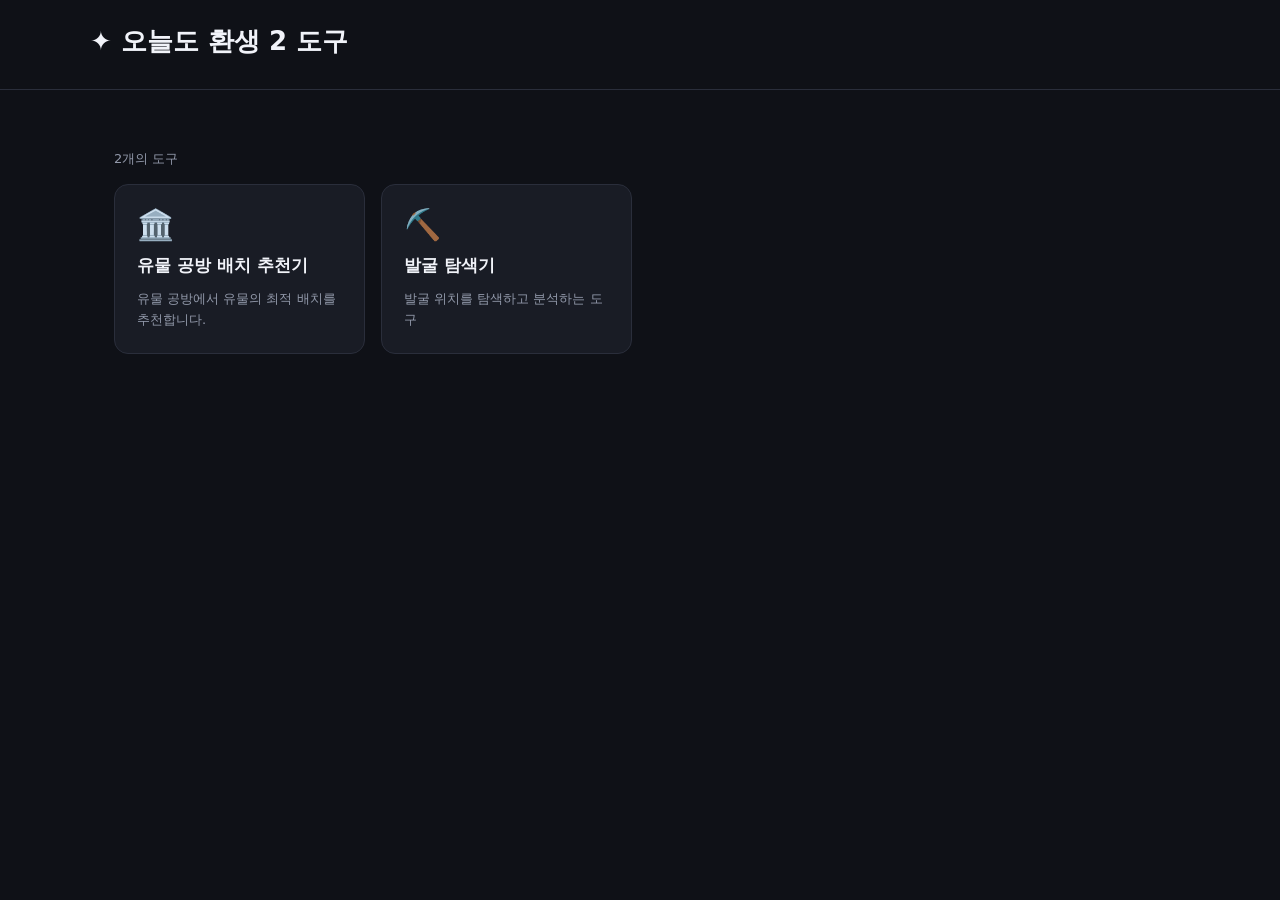
==== commit e0e106c1: "update" ====
--- a/index.html
+++ b/index.html
@@ -4,6 +4,7 @@
 <head>
   <meta charset="UTF-8">
   <meta name="viewport" content="width=device-width, initial-scale=1.0">
+  <link rel="icon" href="favicon.ico">
   <link rel="stylesheet" href="index.css">
   <title>오늘도 환생 2 도구</title>
 </head>
--- a/index.css
+++ b/index.css
@@ -0,0 +1,146 @@
+:root {
+    --bg: #0f1117;
+    --panel: #191c25;
+    --border: #2a2e3b;
+    --text: #f1f3f9;
+    --muted: #9299aa;
+    --accent: #8b7cff;
+}
+
+* { box-sizing: border-box; }
+
+body {
+    margin: 0;
+    background: var(--bg);
+    color: var(--text);
+    font-family: system-ui, sans-serif;
+}
+
+header {
+    border-bottom: 1px solid var(--border);
+    padding: 24px max(24px, calc((100% - 1100px) / 2));
+}
+
+header h1 {
+    margin: 0 0 6px;
+    font-size: 26px;
+}
+
+header p {
+    margin: 0;
+    color: var(--muted);
+    font-size: 14px;
+}
+
+main {
+    max-width: 1100px;
+    margin: 0 auto;
+    padding: 36px 24px;
+}
+
+.toolbar {
+    display: flex;
+    gap: 12px;
+    margin-bottom: 24px;
+    flex-wrap: wrap;
+}
+
+.search {
+    flex: 1;
+    min-width: 200px;
+    background: var(--panel);
+    border: 1px solid var(--border);
+    border-radius: 10px;
+    padding: 12px 16px;
+    color: var(--text);
+    font-size: 14px;
+    outline: none;
+}
+
+.search:focus {
+    border-color: var(--accent);
+}
+
+select {
+    background: var(--panel);
+    color: var(--text);
+    border: 1px solid var(--border);
+    border-radius: 10px;
+    padding: 0 16px;
+    min-height: 44px;
+}
+
+.count {
+    color: var(--muted);
+    font-size: 13px;
+    margin-bottom: 16px;
+}
+
+.grid {
+    display: grid;
+    grid-template-columns: repeat(auto-fill, minmax(250px, 1fr));
+    gap: 16px;
+}
+
+.card {
+    display: flex;
+    flex-direction: column;
+    gap: 12px;
+    padding: 22px;
+    background: var(--panel);
+    border: 1px solid var(--border);
+    border-radius: 14px;
+    text-decoration: none;
+    color: inherit;
+    transition: transform .2s, border-color .2s;
+}
+
+.card:hover {
+    transform: translateY(-4px);
+    border-color: var(--accent);
+}
+
+.card-icon { font-size: 30px; }
+
+.card h3 {
+    font-size: 17px;
+    margin: 0;
+}
+
+.card p {
+    color: var(--muted);
+    font-size: 13px;
+    line-height: 1.6;
+    margin: 0;
+    flex: 1;
+}
+
+.card-footer {
+    display: flex;
+    justify-content: space-between;
+    align-items: center;
+    margin-top: 8px;
+}
+
+.tag {
+    background: #29263e;
+    color: #b5aaff;
+    padding: 5px 9px;
+    border-radius: 6px;
+    font-size: 11px;
+}
+
+.arrow { color: var(--muted); }
+
+.empty {
+    color: var(--muted);
+    text-align: center;
+    padding: 60px 0;
+}
+
+footer {
+    text-align: center;
+    padding: 30px;
+    color: var(--muted);
+    font-size: 12px;
+}
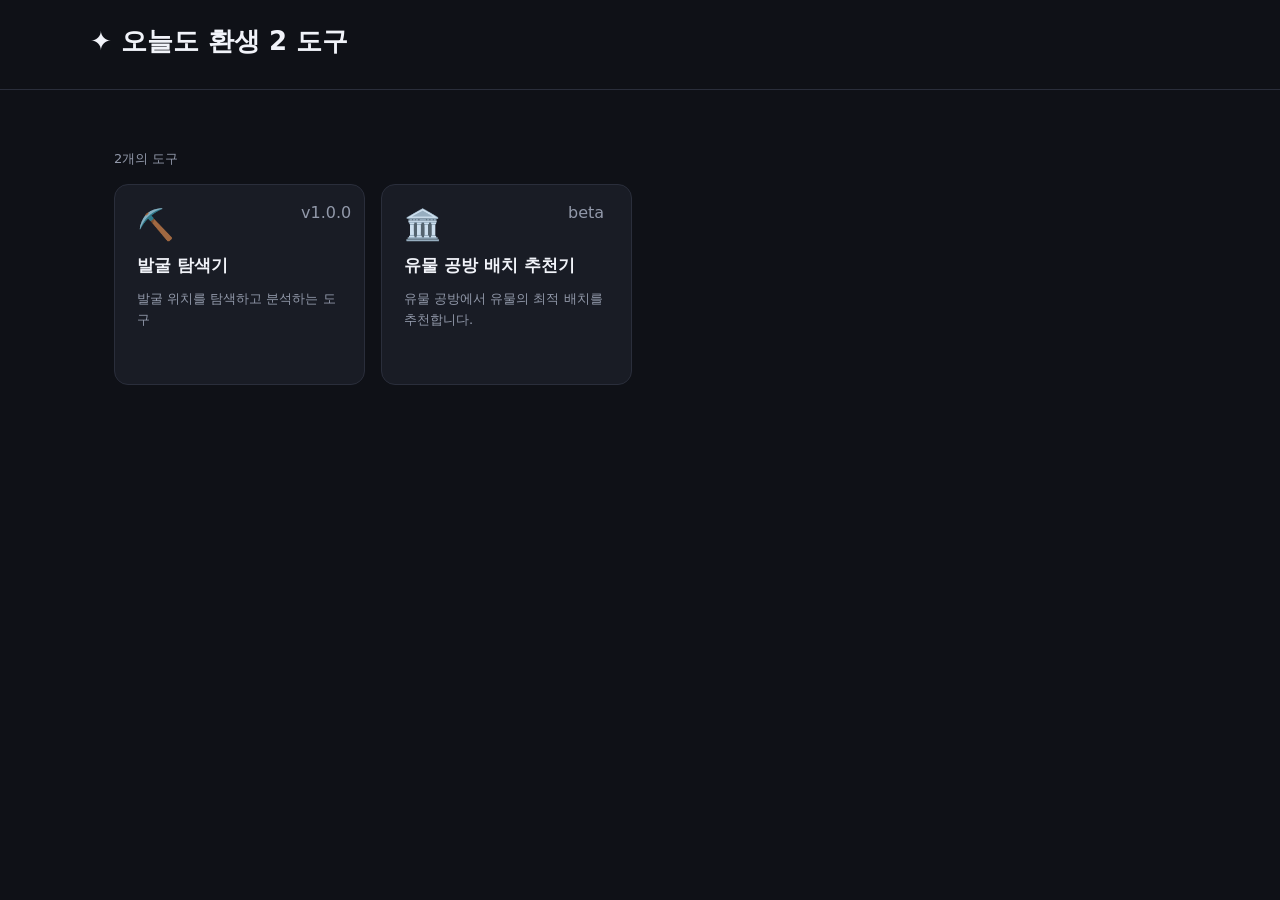
==== commit 6d7b09ac: "update" ====
--- a/index.html
+++ b/index.html
@@ -27,50 +27,58 @@
 
 <script>
   // 새 HTML 파일을 추가할 때 이 배열만 수정
-  const pages = [
-    {
-      title: "유물 공방 배치 추천기",
-      description: "유물 공방에서 유물의 최적 배치를 추천합니다.",
-      icon: "🏛️",
-      url: "./pages/hex_merge_advisor.html"
-    },
-    {
-      title: "발굴 탐색기",
-      description: "발굴 위치를 탐색하고 분석하는 도구",
-      icon: "⛏️",
-      url: "./pages/hidden_item_finder.html"
-    }
-  ];
+    const pages = [
+        {
+            title: "발굴 탐색기",
+            description: "발굴 위치를 탐색하고 분석하는 도구",
+            icon: "⛏️",
+            url: "./pages/hidden_item_finder.html",
+            state: true,
+            version: "v1.0.0"
+        },
+        {
+            title: "유물 공방 배치 추천기",
+            description: "유물 공방에서 유물의 최적 배치를 추천합니다.",
+            icon: "🏛️",
+            url: "./pages/hex_merge_advisor.html",
+            state: false,
+            version: "v1.0.0"
+        },
+    ];
 
-  const grid = document.getElementById("grid");
-  const count = document.getElementById("count");
-  const empty = document.getElementById("empty");
+    const grid = document.getElementById("grid");
+    const count = document.getElementById("count");
+    const empty = document.getElementById("empty");
 
 
-  function render() {
-    grid.replaceChildren();
-    count.textContent = `${pages.length}개의 도구`;
-    empty.hidden = pages.length !== 0;
+    function render() {
+        grid.replaceChildren();
+        count.textContent = `${pages.length}개의 도구`;
+        empty.hidden = pages.length !== 0;
 
-    pages.forEach(page => {
-      const card = document.createElement("a");
-      card.className = "card";
-      card.href = page.url;
+        pages.forEach(page => {
+            const card = document.createElement("a");
+            card.className = "card";
+            card.href = page.url;
 
-      const icon = document.createElement("div");
-      icon.className = "card-icon";
-      icon.textContent = page.icon;
+            const icon = document.createElement("div");
+            icon.className = "card-icon";
+            icon.textContent = page.icon;
 
-      const title = document.createElement("h3");
-      title.textContent = page.title;
+            const title = document.createElement("h3");
+            title.textContent = page.title;
 
-      const description = document.createElement("p");
-      description.textContent = page.description;
+            const description = document.createElement("p");
+            description.textContent = page.description;
 
-      card.append(icon, title, description);
-      grid.appendChild(card);
-    });
-  }
+            const state = document.createElement("span");
+            state.className = "card-state";
+            state.textContent = page.state ? page.version : "beta";
+
+            card.append(icon, title, description, state);
+            grid.appendChild(card);
+        });
+    }
 
   render();
 </script>
--- a/index.css
+++ b/index.css
@@ -122,6 +122,13 @@
     margin-top: 8px;
 }
 
+.card-state {
+    position: relative;
+    left: 80%;
+    top: -90%;
+    color: var(--muted);
+}
+
 .tag {
     background: #29263e;
     color: #b5aaff;
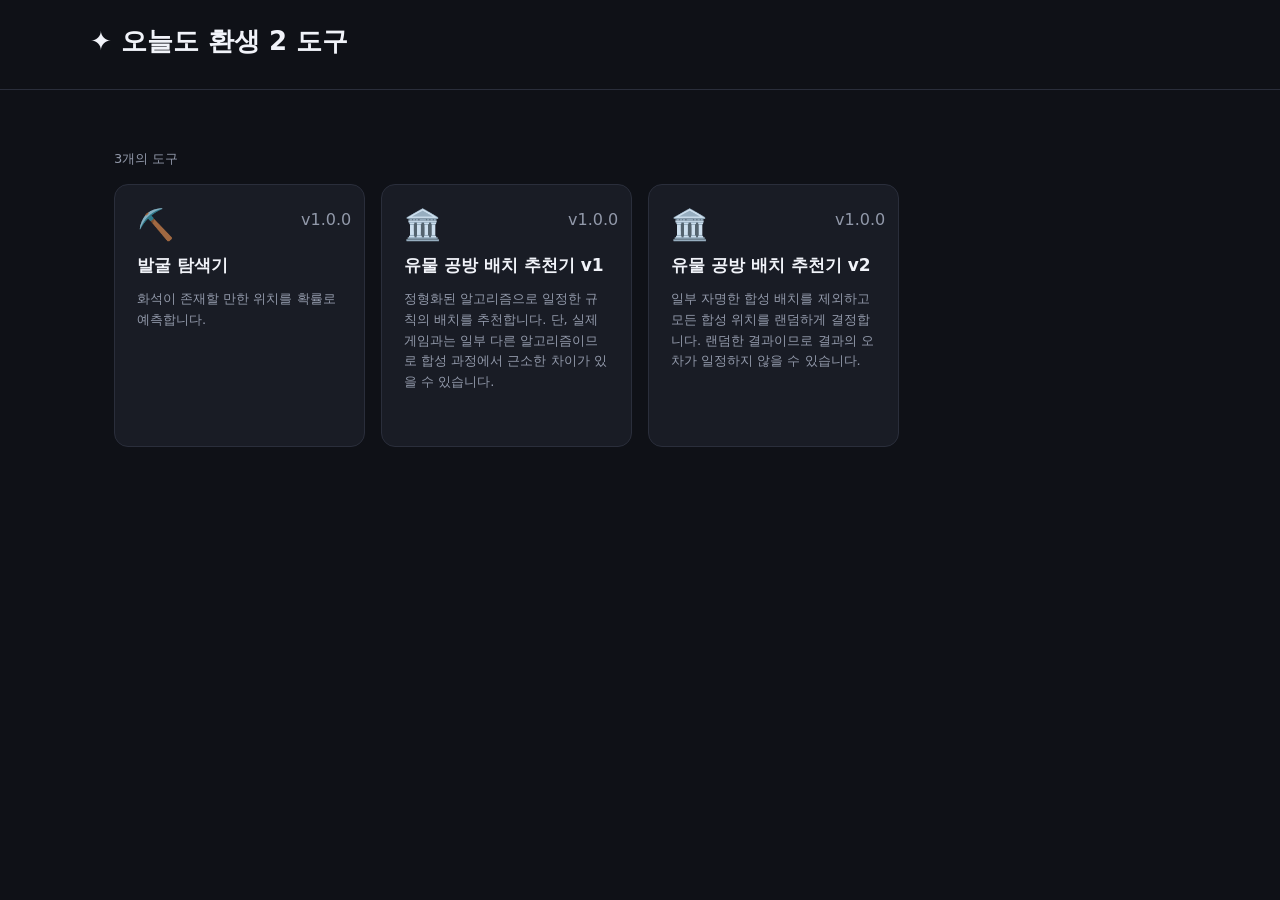
==== commit 3762edfd: "update" ====
--- a/index.html
+++ b/index.html
@@ -30,18 +30,26 @@
     const pages = [
         {
             title: "발굴 탐색기",
-            description: "발굴 위치를 탐색하고 분석하는 도구",
+            description: "화석이 존재할 만한 위치를 확률로 예측합니다.",
             icon: "⛏️",
             url: "./pages/hidden_item_finder.html",
             state: true,
             version: "v1.0.0"
         },
         {
-            title: "유물 공방 배치 추천기",
-            description: "유물 공방에서 유물의 최적 배치를 추천합니다.",
+            title: "유물 공방 배치 추천기 v1",
+            description: "정형화된 알고리즘으로 일정한 규칙의 배치를 추천합니다. 단, 실제 게임과는 일부 다른 알고리즘이므로 합성 과정에서 근소한 차이가 있을 수 있습니다.",
             icon: "🏛️",
-            url: "./pages/hex_merge_advisor.html",
-            state: false,
+            url: "./pages/hex_merge_advisor_v1.html",
+            state: true,
+            version: "v1.0.0"
+        },
+        {
+            title: "유물 공방 배치 추천기 v2",
+            description: "일부 자명한 합성 배치를 제외하고 모든 합성 위치를 랜덤하게 결정합니다. 랜덤한 결과이므로 결과의 오차가 일정하지 않을 수 있습니다.",
+            icon: "🏛️",
+            url: "./pages/hex_merge_advisor_v2.html",
+            state: true,
             version: "v1.0.0"
         },
     ];
